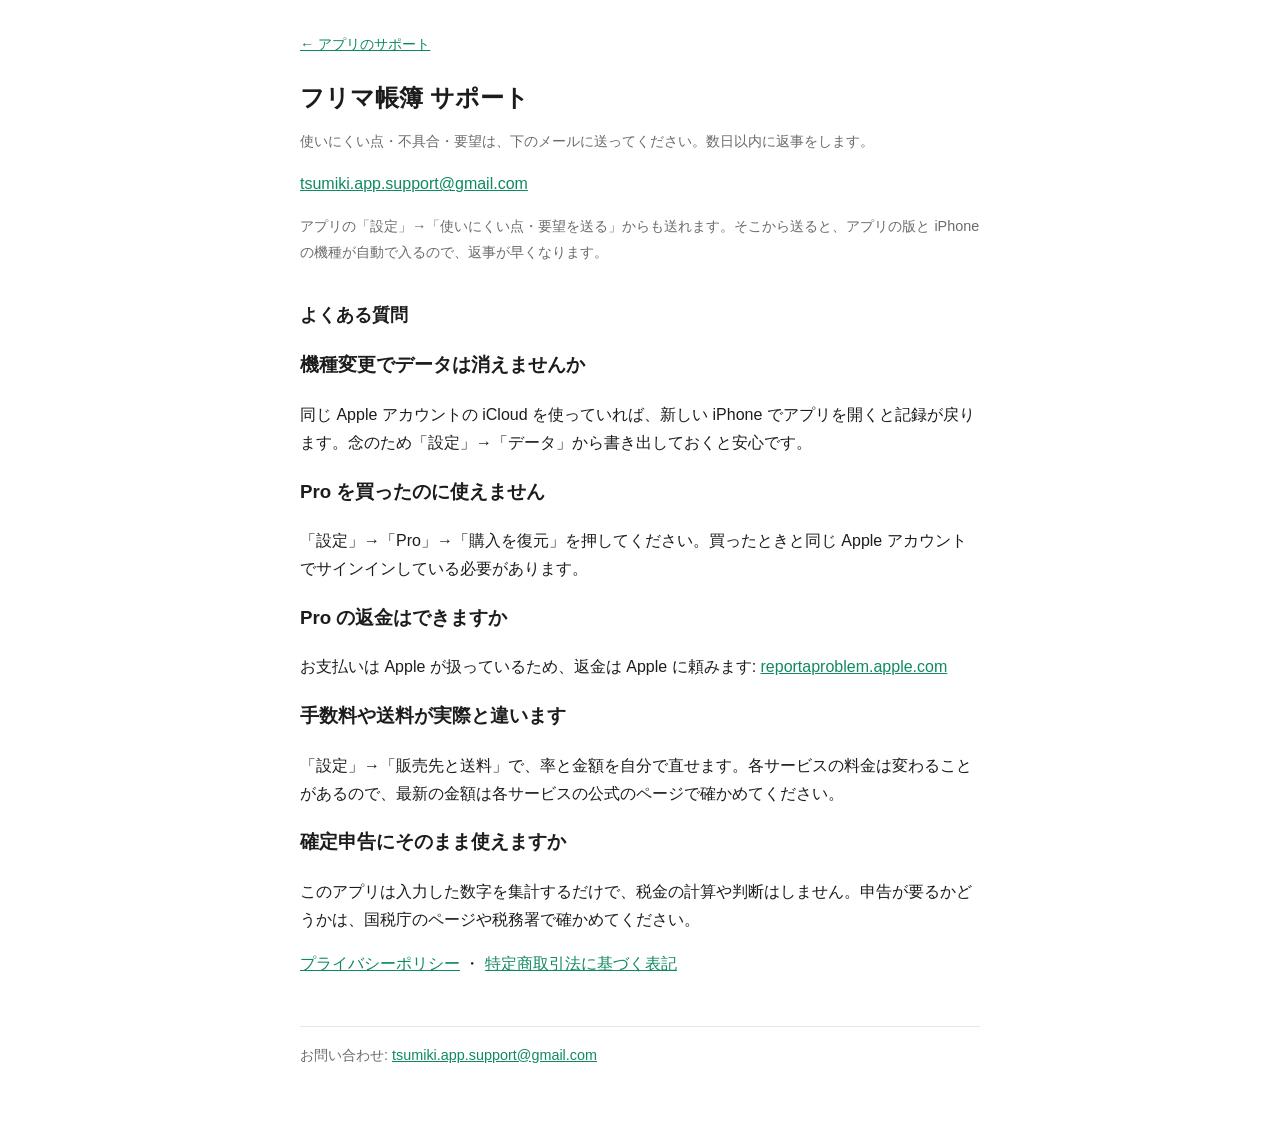
==== furima-chobo/index.html @ 6f16fad4 "サポート・プライバシーポリシー・特商法の表記の下書き Co-Authored-By: Claude Opus 5.5 <noreply@anthropic.com>" ====
<!doctype html>
<html lang="ja"><head><meta charset="utf-8"><meta name="viewport" content="width=device-width,initial-scale=1">
<title>フリマ帳簿 サポート</title><link rel="stylesheet" href="../style.css"></head><body><main>
<nav><a href="../">← アプリのサポート</a></nav>
<h1>フリマ帳簿 サポート</h1>
<p class="sub">使いにくい点・不具合・要望は、下のメールに送ってください。数日以内に返事をします。</p>
<p><a href="mailto:tsumiki.app.support@gmail.com?subject=%E3%83%95%E3%83%AA%E3%83%9E%E5%B8%B3%E7%B0%BF%20%E3%81%AE%E5%95%8F%E3%81%84%E5%90%88%E3%82%8F%E3%81%9B">tsumiki.app.support@gmail.com</a></p>
<p class="sub">アプリの「設定」→「使いにくい点・要望を送る」からも送れます。そこから送ると、アプリの版と iPhone の機種が自動で入るので、返事が早くなります。</p>

<h2>よくある質問</h2>
<h3>機種変更でデータは消えませんか</h3>
<p>同じ Apple アカウントの iCloud を使っていれば、新しい iPhone でアプリを開くと記録が戻ります。念のため「設定」→「データ」から書き出しておくと安心です。</p>
<h3>Pro を買ったのに使えません</h3>
<p>「設定」→「Pro」→「購入を復元」を押してください。買ったときと同じ Apple アカウントでサインインしている必要があります。</p>
<h3>Pro の返金はできますか</h3>
<p>お支払いは Apple が扱っているため、返金は Apple に頼みます: <a href="https://reportaproblem.apple.com/">reportaproblem.apple.com</a></p>
<h3>手数料や送料が実際と違います</h3>
<p>「設定」→「販売先と送料」で、率と金額を自分で直せます。各サービスの料金は変わることがあるので、最新の金額は各サービスの公式のページで確かめてください。</p>
<h3>確定申告にそのまま使えますか</h3>
<p>このアプリは入力した数字を集計するだけで、税金の計算や判断はしません。申告が要るかどうかは、国税庁のページや税務署で確かめてください。</p>
<p><a href="privacy.html">プライバシーポリシー</a> ・ <a href="../tokushoho.html">特定商取引法に基づく表記</a></p>
<footer>お問い合わせ: <a href="mailto:tsumiki.app.support@gmail.com">tsumiki.app.support@gmail.com</a></footer>
</main></body></html>
---- style.css ----
:root{--bg:#fff;--fg:#1c1c1e;--sub:#6b6b70;--line:#e5e5ea;--accent:#0F8A5F}
@media (prefers-color-scheme:dark){:root{--bg:#111;--fg:#f2f2f7;--sub:#a1a1a6;--line:#2c2c2e;--accent:#3FB886}}
body{margin:0;background:var(--bg);color:var(--fg);font:16px/1.75 -apple-system,"Hiragino Sans","Noto Sans JP",sans-serif}
main{max-width:680px;margin:0 auto;padding:32px 16px 64px}
h1{font-size:1.5rem;line-height:1.4;margin:0 0 4px} h2{font-size:1.1rem;margin:2em 0 .4em}
p.sub,footer{color:var(--sub);font-size:.9rem} a{color:var(--accent)}
table{border-collapse:collapse;width:100%} th,td{border-bottom:1px solid var(--line);padding:10px 8px;text-align:left;vertical-align:top} th{width:34%;font-weight:600}
nav{margin-bottom:24px;font-size:.9rem} footer{margin-top:48px;border-top:1px solid var(--line);padding-top:16px}
td,a{overflow-wrap:anywhere} th{width:30%}
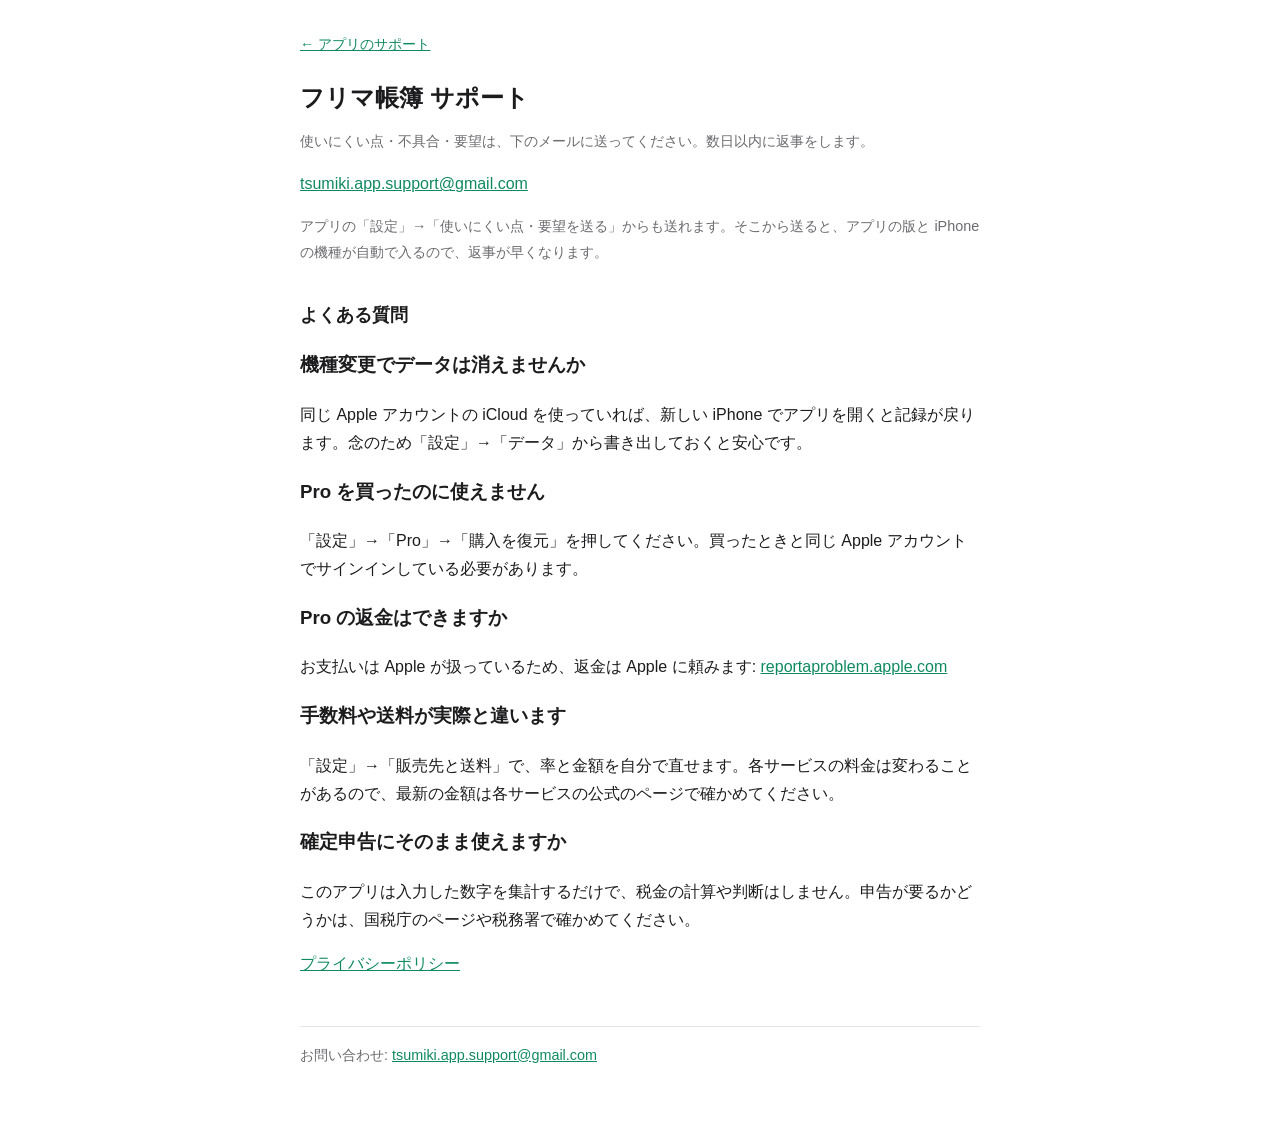
==== commit c5189a1f: "特商法の表記は販売元の名前が決まるまで外す Co-Authored-By: Claude Opus 5.5 <noreply@anthropic.com>" ====
--- a/furima-chobo/index.html
+++ b/furima-chobo/index.html
@@ -18,6 +18,6 @@
 <p>「設定」→「販売先と送料」で、率と金額を自分で直せます。各サービスの料金は変わることがあるので、最新の金額は各サービスの公式のページで確かめてください。</p>
 <h3>確定申告にそのまま使えますか</h3>
 <p>このアプリは入力した数字を集計するだけで、税金の計算や判断はしません。申告が要るかどうかは、国税庁のページや税務署で確かめてください。</p>
-<p><a href="privacy.html">プライバシーポリシー</a> ・ <a href="../tokushoho.html">特定商取引法に基づく表記</a></p>
+<p><a href="privacy.html">プライバシーポリシー</a></p>
 <footer>お問い合わせ: <a href="mailto:tsumiki.app.support@gmail.com">tsumiki.app.support@gmail.com</a></footer>
 </main></body></html>
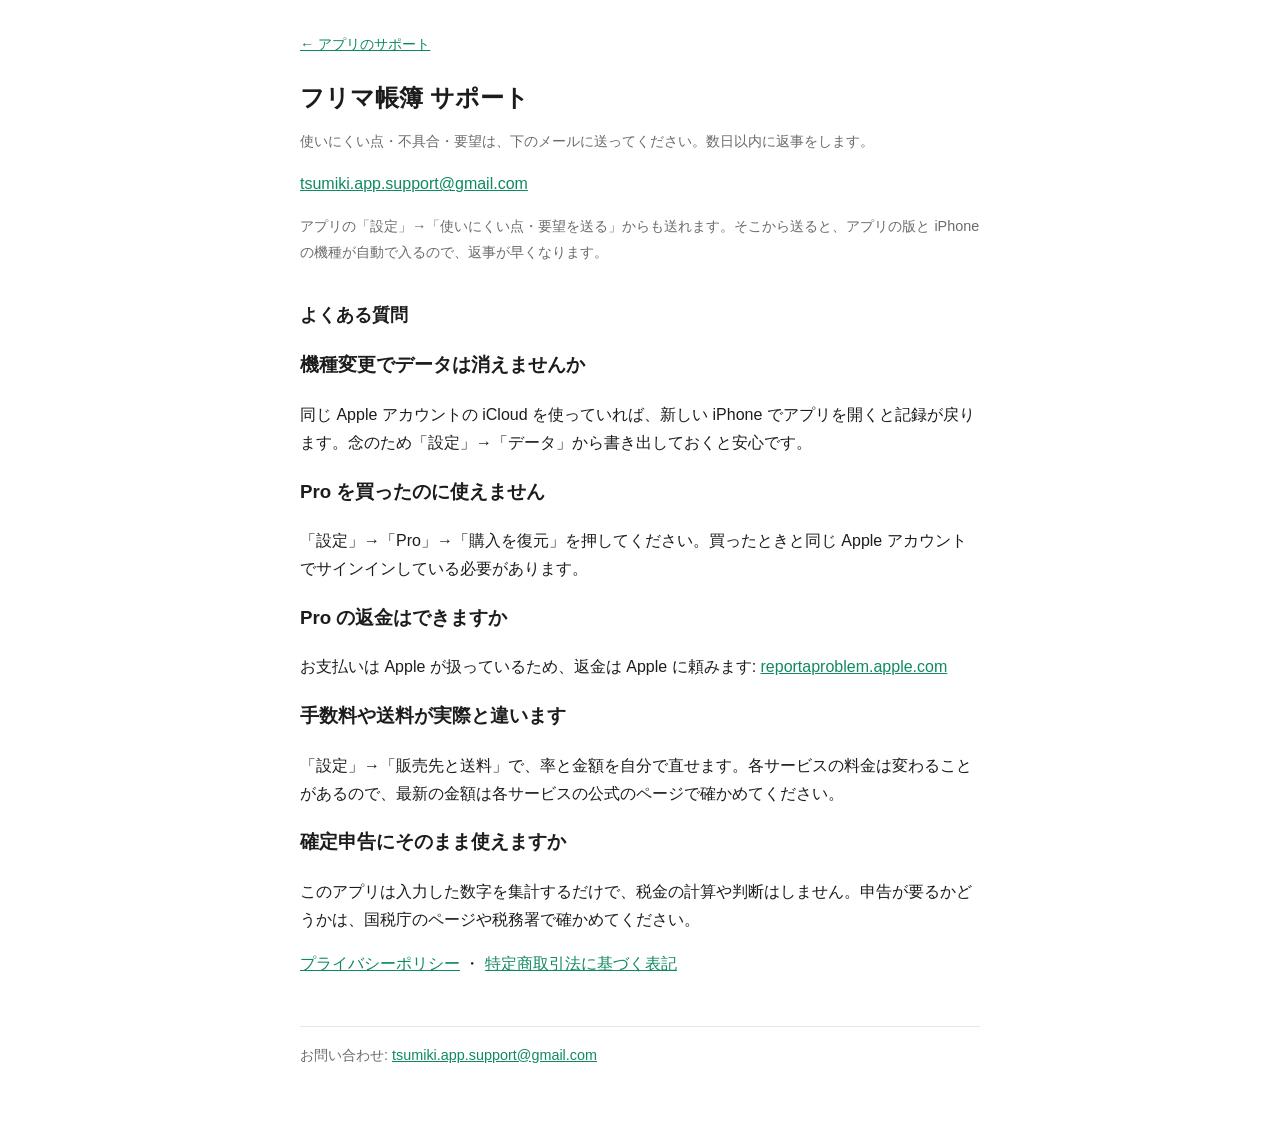
==== commit 1fbeca70: "特定商取引法に基づく表記を足す（販売元 Kei Sakurabashi。住所・電話は請求があれば開示） Co-Authored-By: Claude Opus 5.5 <noreply@anthrop" ====
--- a/furima-chobo/index.html
+++ b/furima-chobo/index.html
@@ -18,6 +18,6 @@
 <p>「設定」→「販売先と送料」で、率と金額を自分で直せます。各サービスの料金は変わることがあるので、最新の金額は各サービスの公式のページで確かめてください。</p>
 <h3>確定申告にそのまま使えますか</h3>
 <p>このアプリは入力した数字を集計するだけで、税金の計算や判断はしません。申告が要るかどうかは、国税庁のページや税務署で確かめてください。</p>
-<p><a href="privacy.html">プライバシーポリシー</a></p>
+<p><a href="privacy.html">プライバシーポリシー</a> ・ <a href="../tokushoho.html">特定商取引法に基づく表記</a></p>
 <footer>お問い合わせ: <a href="mailto:tsumiki.app.support@gmail.com">tsumiki.app.support@gmail.com</a></footer>
 </main></body></html>
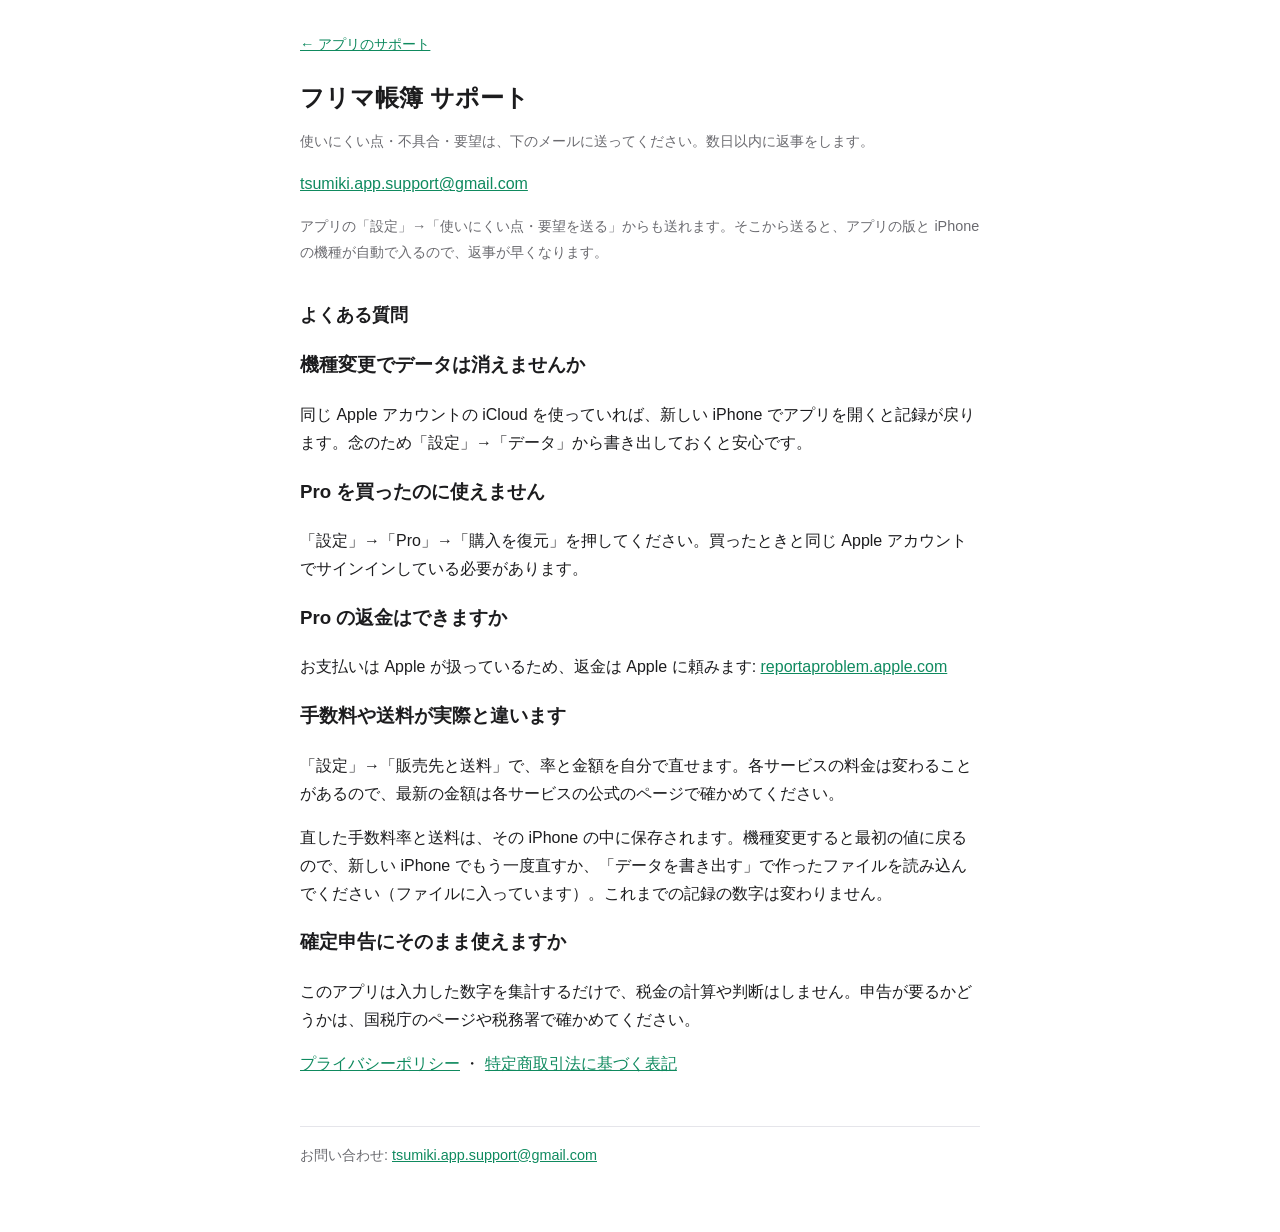
==== commit 0e3da93c: "フリマ帳簿の FAQ: 直した手数料率・送料は機種変更で戻ることを書く Co-Authored-By: Claude Opus 5.5 <noreply@anthropic.com>" ====
--- a/furima-chobo/index.html
+++ b/furima-chobo/index.html
@@ -16,6 +16,7 @@
 <p>お支払いは Apple が扱っているため、返金は Apple に頼みます: <a href="https://reportaproblem.apple.com/">reportaproblem.apple.com</a></p>
 <h3>手数料や送料が実際と違います</h3>
 <p>「設定」→「販売先と送料」で、率と金額を自分で直せます。各サービスの料金は変わることがあるので、最新の金額は各サービスの公式のページで確かめてください。</p>
+<p>直した手数料率と送料は、その iPhone の中に保存されます。機種変更すると最初の値に戻るので、新しい iPhone でもう一度直すか、「データを書き出す」で作ったファイルを読み込んでください（ファイルに入っています）。これまでの記録の数字は変わりません。</p>
 <h3>確定申告にそのまま使えますか</h3>
 <p>このアプリは入力した数字を集計するだけで、税金の計算や判断はしません。申告が要るかどうかは、国税庁のページや税務署で確かめてください。</p>
 <p><a href="privacy.html">プライバシーポリシー</a> ・ <a href="../tokushoho.html">特定商取引法に基づく表記</a></p>
